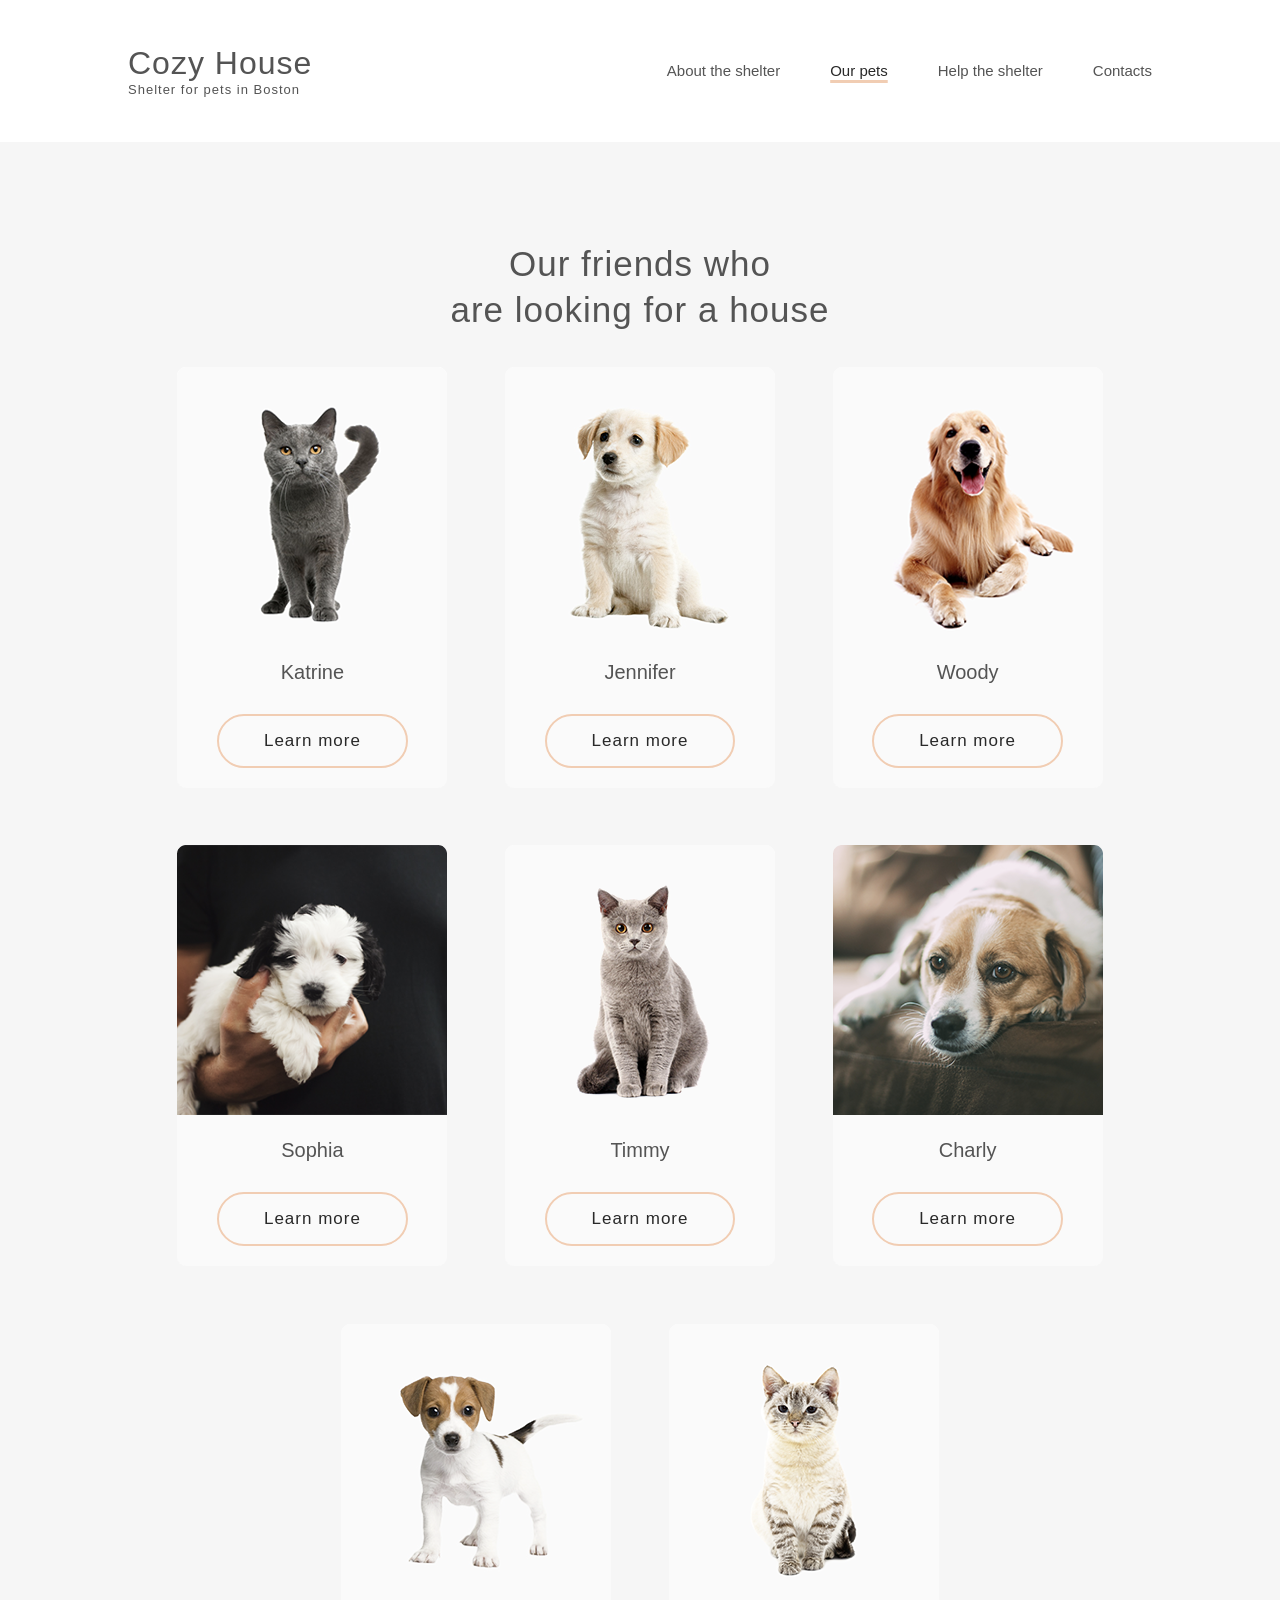
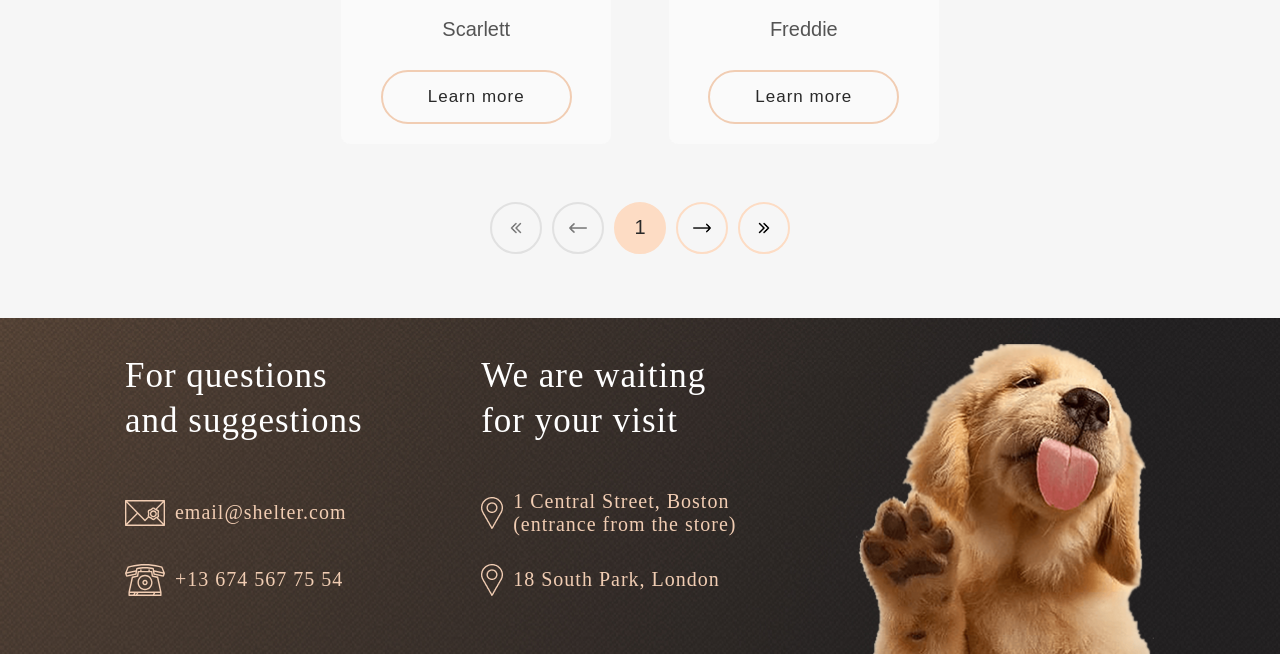
==== shelter/pets.html @ 736763a3 "init: Nastya's project" ====
<!DOCTYPE html>
<html lang="en">

    <head>
        <meta charset="UTF-8">
        <meta name="viewport" content="width=device-width, initial-scale=1.0">
        <title>Our pets</title>
        <link rel="stylesheet" href="styles/style.css">
        <link rel="stylesheet" href="styles/pets.css">
    </head>

    <body>
        <header>
          <div class="wrapper">
            <nav>
              <div class="logo">
                <p class="title">Cozy House</p>
                <p class="subtitle">Shelter for pets in Boston</p>
              </div>
              <div class="menu-list">
                  <input type="checkbox" id="menu-toggle" class="menu-toggle">
                  <label for="menu-toggle" class="menu-icon">
                      <span></span>
                      <span></span>
                      <span></span>
                  </label>
                  <ul class="menu">
                    <li>
                      <a href="index.html">About the shelter</a>
                    </li>
                    <li>
                      <a href="pets.html" class="active">Our pets</a>
                    </li>
                    <li>
                      <a href="">Help the shelter</a>
                    </li>
                    <li>
                      <a href="#contact">Contacts</a>
                    </li>
                </ul>
              </div>
            </nav>
          </div>
        </header>

      <section class="our-pets-section">
        <div class="wrapper">
          <h3>
            Our friends who <br /> are looking for a house
          </h3>
          <div class="pets">
            <div class="pet">
              <img src="images/pets-katrine.png" alt="">
              <p>Katrine</p>
              <a href="" class="btn-learn">Learn more</a>
            </div>
            <div class="pet">
              <img src="images/pets-jennifer.png" alt="">
              <p>Jennifer</p>
              <a href="" class="btn-learn">Learn more</a>
            </div>
            <div class="pet">
              <img src="images/pets-woody.png" alt="">
              <p>Woody</p>
              <a href="" class="btn-learn">Learn more</a>
            </div>
            <div class="pet">
              <img src="images/pets-katrine (1).png" alt="">
              <p>Sophia</p>
              <a href="" class="btn-learn">Learn more</a>
            </div>
            <div class="pet">
              <img src="images/pets-timmy.png" alt="">
              <p>Timmy</p>
              <a href="" class="btn-learn">Learn more</a>
            </div>
            <div class="pet">
              <img src="images/pets-charly.png" alt="">
              <p>Charly</p>
              <a href="" class="btn-learn">Learn more</a>
            </div>
            <div class="pet">
              <img src="images/pets-scarlet.png" alt="">
              <p>Scarlett</p>
              <a href="" class="btn-learn">Learn more</a>
            </div>
            <div class="pet">
              <img src="images/pets-katrine (2).png" alt="">
              <p>Freddie</p>
              <a href="" class="btn-learn">Learn more</a>
            </div>
          </div>
          <div class="pagination">
            <a href="" class="arrow double-left">arrow</a>
            <a href="" class="arrow left">arrow</a>
            <a href="" class="page-number">1</a>
            <a href="" class="arrow right">arrow</a>
            <a href="" class="arrow double-right">arrow</a>
          </div>
        </div>
      </section>

      <footer id="contact">
        <div class="wrapper">
          <div class="footer-content">
            <div class="contacts">
              <h3>
                For questions <br /> and suggestions
              </h3>
              <div class="info">
                <img src="images/icon-email.svg" alt="">
                <h4>email@shelter.com</h4>
              </div>
              <div class="info">
                <img src="images/icon-phone.svg" alt="">
                <h4>+13 674 567 75 54</h4>
              </div>
            </div>
            <div class="locations">
              <h3>
                We are waiting <br /> for your visit
              </h3>
              <div class="info">
                <img src="images/pin.png" alt="">
                <h4>1 Central Street, Boston <br /> (entrance from the store)</h4>
              </div>
              <div class="info">
                <img src="images/pin.png" alt="">
                <h4>18 South Park, London </h4>
              </div>
            </div>
            <div class="image">
              <img src="images/footer-puppy.png" alt="">
            </div>
          </div>
        </div>
      </footer>
    </body>
</html>
---- shelter/styles/style.css ----
*,
*::after,
*::before{
    box-sizing: border-box;
}

header * {
    margin: 0;
}

body {
    margin: 0;
    padding: 0;
    height: 100%;
}

.wrapper{
    max-width: 80%;
    margin: 0 auto;
}

a:hover{
    cursor: pointer;
}

/* nav */

.title{
    font-family: "Georgia", sans-serif;
    font-size: 32px;
    letter-spacing: 1px;
    font-weight: 400;
    white-space: nowrap;
}

.subtitle{
    font-family: "Arial", sans-serif;
    font-size: 13px;
    letter-spacing: 1px;
}

nav ul{
    display: flex;
    align-items: center;
    gap: 50px;
    list-style: none;
    margin: 0;
}

nav ul li a{
    font-family: "Arial", sans-serif;
    font-size: 15px;
    text-decoration: none;
}

nav ul li a.active {
    text-decoration: underline;
    text-decoration-color: #F1CDB3;
    text-decoration-thickness: 3px;
    text-underline-position: under;
}

.menu-list{
    position: relative;
}

.menu-toggle {
    display: none;
}

.menu-icon {
    display: none;
    cursor: pointer;
}

  /*  pets section  */

.pet .btn-learn{
    padding: 15px 45px;
    color: #292929;
    display: inline-block;
    font-size: 17px;
    font-family: "Georgia", sans-serif;
    letter-spacing: 1px;
    text-decoration: none;
    border: 2px solid #F1CDB3;
    border-radius: 100px;
    margin-bottom: 20px;
}

.pet:hover{
    cursor: pointer;
}

.pet .btn-learn:hover{
    background-color: #FDDCC4;
    border: 2px solid #FDDCC4;
}

.arrow:hover{
    background-color: #FDDCC4;
    border: 2px solid #FDDCC4;
}


/* footer */

footer{
    background-image: url(../images/start-screen-gradient-background.jpg);
    background-size: cover;
    background-repeat: no-repeat;
    margin-top: auto; 
    min-height: fit-content;
}

footer .wrapper{
    max-width: 90%;
}

footer .footer-content{
    display: flex;
    flex-wrap: wrap;
    justify-content: space-evenly;
}

footer .footer-content h3{
    color: #FFFFFF;
    font-size: 35px;
    line-height: 45.5px;
    font-weight: 400;
    letter-spacing: 1px;
}

footer .footer-content .info{
    display: flex;
    align-items: center;
    justify-content: start; 
    gap: 10px;
    height: 20%;
}

footer .footer-content .contacts{
    padding-right: 5%;
}

footer .footer-content .locations{
    padding-right: 5%;
}

footer .footer-content h4{
    color: #F1CDB3;
    font-size: 20px;
    line-height: 23px;
    font-weight: 400;
    letter-spacing: 1px;
}

footer .footer-content .image{
    align-self: flex-end;
}

footer .footer-content .image img{
    vertical-align: middle;
    margin-bottom: 0;   
    width: 100%;
    height: auto;
}

@media(min-width: 621px){
    nav ul{
        display: flex;
        align-items: center;
        list-style: none;
        margin: 0;
    }
}
@media(max-width: 620px){

    .menu-toggle:checked ~ .menu {
        display: flex;
        padding: 0;
    }

    .menu-icon span{
        display: block;
        height: 1%;
        width: 100%;
        margin: 40% 0;
    }

    .menu-icon {
        display: block;
        width: 30px;
        height: 30px;
        cursor: pointer;
        position: fixed;
        top: 5%;
        right: 5%;
        z-index: 1100;
    }

    nav ul {
        display: none;
        position: fixed;
        top: 0;
        left: 0;
        width: 100%;
        height: 100%;
        background-color: #292929;
        flex-direction: column;
        justify-content: center;
        align-items: center;
    }

    nav ul li a{
        font-size: 28px;
    }
}
---- shelter/styles/pets.css ----
/*  nav  */

nav{
    display: flex;
    justify-content: space-between;
    align-items: center;
    background: #FFFFFF;
    width: 100%;
    padding-top: 5vh;
    padding-bottom: 5vh;
}

.title{
    color: #545454;
}

.subtitle{
    color: #545454;
}

nav ul li a{
    color: #545454;
}

nav ul li a.active {
    color: #292929;
}

nav ul li a:hover{
    color: #292929;
}


  /* our-pets-section  */

.our-pets-section{
    background: #F6F6F6;
    padding: 5%;
    min-height: 100vh;
    width: 100%;
}

.our-pets-section h3{
    color: #545454;
    font-family: "Georgia", sans-serif;
    font-size: 35px;
    line-height: 45.5px;
    font-weight: 400;
    text-align: center;
    letter-spacing: 1px;
}

.our-pets-section .pets{
    display: flex;
    flex-wrap: wrap;
    justify-content: center;
    gap: 5%
}

.our-pets-section .wrapper{
    max-width: 100%;
}

.our-pets-section .pet{
    background: #FAFAFA;
    border-radius: 9px;
    text-align: center; 
    max-width: 100%;
    margin-bottom: 5%;
}

.our-pets-section .pet img {
    max-width: 100%;
    height: auto;
    object-fit: cover;
}

.our-pets-section .pet p{
    color: #545454;
    font-family: "Georgia", sans-serif;
    font-size: 20px;
    line-height: 22.72px;
    font-weight: 400;
    margin-bottom: 30px;
    text-align: center;
}


.our-pets-section .arrow,
.our-pets-section .pagination .page-number {
    border: 2px solid #FDDCC4;
    border-radius: 100px;
    width: 52px;
    height: 52px;
    cursor: pointer;
    display: flex;
    align-items: center;
    justify-content: center;
    text-decoration: none;
    padding: 15px 15px;
}

.our-pets-section .pagination .page-number{
    color: #292929;
    font-family: "Georgia", sans-serif;
    font-size: 20px;
    line-height: 23px;
    font-weight: 400;
    text-align: center;
}

.our-pets-section .pagination{
    display: flex;
    gap: 10px;
    justify-content: center;
    align-items: center;
}

.our-pets-section .page-number{
    background: #FDDCC4;
}

.our-pets-section .arrow.left{
    content: url(../images/left-arrow.png);
    pointer-events: none;
    border: 2px solid #CDCDCD;
    opacity: 0.5;
}

.our-pets-section .arrow.right{
    content: url(../images/right-arrow.png);
}

.our-pets-section .arrow.double-left{
    content: url(../images/left.png);
    pointer-events: none;
    border: 2px solid #CDCDCD;
    opacity: 0.5;
}

.our-pets-section .arrow.double-right{
    content: url(../images/right.png);
}


@media(max-width: 1000px){

    .our-pets-section .pet:nth-child(n+7) {
        display: none;
    }
}

@media(max-width: 630px){

    .our-pets-section .pet:nth-child(n+4) {
        display: none;
    }
}

@media(max-width: 620px){

    .menu-icon span{
        background-color: #000000;
    }

    nav ul li a{
        color: #CDCDCD;
    }
    
    nav ul li a:hover{
        color: #FAFAFA;
    }
    
    nav ul li a.active {
        color: #FAFAFA;
    }

}
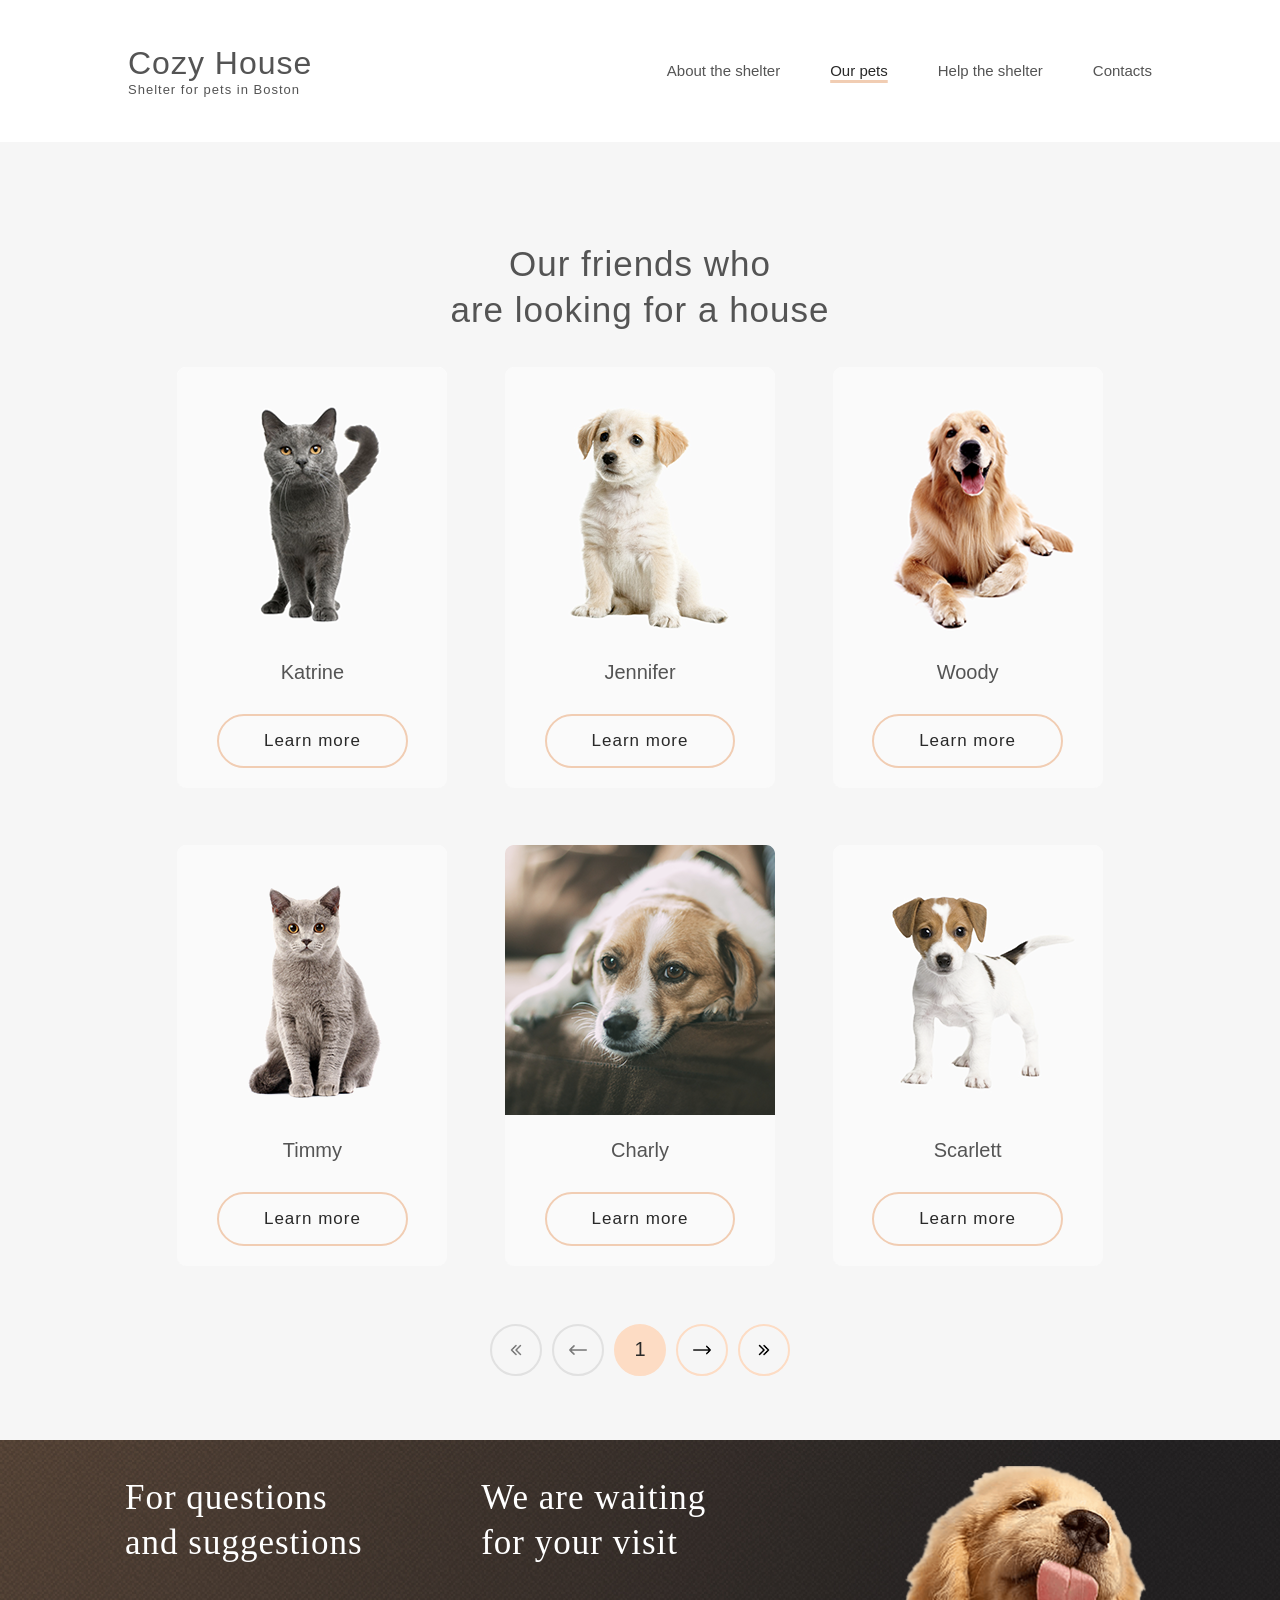
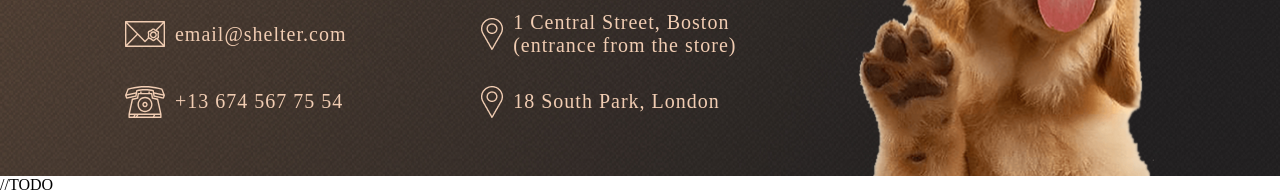
==== commit e16f88fb: "add popup" ====
--- a/shelter/pets.html
+++ b/shelter/pets.html
@@ -49,44 +49,34 @@
             Our friends who <br /> are looking for a house
           </h3>
           <div class="pets">
-            <div class="pet">
+            <div class="pet" id="0" >
               <img src="images/pets-katrine.png" alt="">
               <p>Katrine</p>
               <a href="" class="btn-learn">Learn more</a>
             </div>
-            <div class="pet">
+            <div class="pet" id="1">
               <img src="images/pets-jennifer.png" alt="">
               <p>Jennifer</p>
               <a href="" class="btn-learn">Learn more</a>
             </div>
-            <div class="pet">
+            <div class="pet" id="2">
               <img src="images/pets-woody.png" alt="">
               <p>Woody</p>
               <a href="" class="btn-learn">Learn more</a>
             </div>
-            <div class="pet">
-              <img src="images/pets-katrine (1).png" alt="">
-              <p>Sophia</p>
-              <a href="" class="btn-learn">Learn more</a>
-            </div>
-            <div class="pet">
+            <div class="pet" id="3">
               <img src="images/pets-timmy.png" alt="">
               <p>Timmy</p>
               <a href="" class="btn-learn">Learn more</a>
             </div>
-            <div class="pet">
+            <div class="pet" id="4">
               <img src="images/pets-charly.png" alt="">
               <p>Charly</p>
               <a href="" class="btn-learn">Learn more</a>
             </div>
-            <div class="pet">
+            <div class="pet" id="5">
               <img src="images/pets-scarlet.png" alt="">
               <p>Scarlett</p>
-              <a href="" class="btn-learn">Learn more</a>
-            </div>
-            <div class="pet">
-              <img src="images/pets-katrine (2).png" alt="">
-              <p>Freddie</p>
               <a href="" class="btn-learn">Learn more</a>
             </div>
           </div>
@@ -99,7 +89,14 @@
           </div>
         </div>
       </section>
-
+      <!-- Popup window -->
+      <div class="overflow" id="overflow" style="visibility: hidden; opacity: 0;">
+        <div class="popup__window" id="popupWindow">
+            <button class="close" id="closePopup">✖</button>
+            <div class="popup__info"></div>
+        </div>
+      </div>
+      
       <footer id="contact">
         <div class="wrapper">
           <div class="footer-content">
@@ -135,5 +132,7 @@
           </div>
         </div>
       </footer>
+<script src="./js/index.js" type="module"></script> //TODO
     </body>
+
 </html>
--- a/shelter/styles/style.css
+++ b/shelter/styles/style.css
@@ -4,6 +4,7 @@
 *::before{
     box-sizing: border-box;
 }
+
 
 header * {
     margin: 0;
@@ -218,3 +219,228 @@
     }
 }
 
+/* Основной контейнер попапа */
+.popup__window {
+    display: none;
+    position: fixed;
+    top: calc(50% - 250px);
+    left: calc(50% - 450px);
+    z-index: 18;
+    width: 900px;
+    height: 500px;
+    box-shadow: 0px 2px 35px 14px rgba(13, 13, 13, 0.04);
+    background: #FAFAFA;
+    border-radius: 9px;
+}
+
+/* Кнопка закрытия попапа */
+.popup__window .close {
+    position: absolute;
+    background-image: url("assets/icons/popup.svg");
+    background-repeat: no-repeat;
+    background-position: center;
+    top: -52px;
+    right: -30px;
+    width: 52px;
+    height: 52px;
+    border: 2px solid #F1CDB3;
+    border-radius: 100px;
+}
+
+.popup__window .close:hover {
+    cursor: pointer;
+    border-color: #FDDCC4;
+    background-color: #FDDCC4;
+}
+
+/* Контейнер с контентом попапа */
+.popup__window .popup__info {
+    display: flex;
+    height: 100%;
+}
+
+.popup__window .popup__info img {
+    width: 500px;
+    height: 500px;
+    object-fit: cover;
+}
+
+/* Адаптивные стили для разных разрешений */
+@media (max-width: 1279px) {
+    .popup__window {
+        width: 630px;
+        height: 350px;
+        top: calc(50% - 175px);
+        left: calc(50% - 315px);
+    }
+
+    .popup__window .popup__info img {
+        width: 350px;
+        height: 350px;
+    }
+}
+
+@media (max-width: 767.9px) {
+    .popup__window {
+        width: 240px;
+        height: 342px;
+        top: calc(50% - 171px);
+        left: calc(50% - 120px);
+    }
+
+    /* Скрываем изображение на мобильных устройствах */
+    .popup__window .popup__info img {
+        display: none;
+    }
+
+    .popup__window .popup__info .popup__text {
+        padding: 10px;
+    }
+}
+
+/* Текст и список внутри попапа */
+.popup__window .popup__info .popup__text {
+    height: 100%;
+    padding-top: 50px;
+    padding-left: 30px;
+    padding-right: 20px;
+}
+
+@media (max-width: 1279px) {
+    .popup__window .popup__info .popup__text {
+        overflow-y: scroll;
+        padding-top: 10px;
+        padding-left: 10px;
+        padding-right: 10px;
+    }
+}
+
+.popup__window .popup__info .popup__text .popup__heading {
+    font-family: "Georgia", Times, sans;
+    font-weight: 400;
+    font-size: 3.5rem;
+    line-height: 4.5rem;
+    letter-spacing: 0.06em;
+    margin-bottom: 20px;
+}
+
+@media (max-width: 767.9px) {
+    .popup__window .popup__info .popup__text .popup__heading {
+        text-align: center;
+    }
+}
+
+.popup__window .popup__info .popup__text .popup__subheading {
+    font-family: "Georgia", Times, sans;
+    font-weight: 400;
+    font-size: 2rem;
+    line-height: 2.3rem;
+    letter-spacing: 0.06em;
+}
+
+@media (max-width: 767.9px) {
+    .popup__window .popup__info .popup__text .popup__subheading {
+        text-align: center;
+    }
+}
+
+.popup__window .popup__info .popup__text p {
+    font-family: "Georgia", Times, sans;
+    font-weight: 400;
+    font-size: 1.5rem;
+    line-height: 1.7rem;
+    letter-spacing: 0.06em;
+    margin-top: 40px;
+    margin-bottom: 40px;
+}
+
+@media (max-width: 1279px) {
+    .popup__window .popup__info .popup__text p {
+        margin-top: 20px;
+        margin-bottom: 20px;
+        font-size: 1.3rem;
+        line-height: 1.4rem;
+    }
+}
+
+@media (max-width: 767.9px) {
+    .popup__window .popup__info .popup__text p {
+        text-align: justify;
+        margin-bottom: 24px;
+    }
+}
+
+/* Стили для списка */
+.popup__window .popup__info .popup__text li {
+    font-family: "Georgia", Times, sans;
+    font-size: 1.5rem;
+    line-height: 1.65rem;
+    letter-spacing: 0.06em;
+    padding-left: 14px;
+    margin-bottom: 12px;
+    position: relative;
+}
+
+@media (max-width: 767.9px) {
+    .popup__window .popup__info .popup__text li {
+        margin-bottom: 5px;
+    }
+}
+
+.popup__window .popup__info .popup__text li:after {
+    content: url("assets/icons/dot.svg");
+    position: absolute;
+    top: -3px;
+    left: 0;
+}
+
+.popup__window .popup__info .popup__text li span {
+    font-weight: 700;
+}
+
+/* Стиль для заголовков и текста попапа */
+.popup__title,
+.popup__subtitle,
+.popup__description,
+.popup__list-item-title,
+.popup__list-item-text {
+    color: var(--color-black);
+    margin: 0;
+}
+
+.popup__title {
+    margin-bottom: 10px;
+}
+
+.popup__subtitle {
+    font-size: 20px;
+    line-height: 23px;
+}
+
+.popup__description {
+    font-size: 15px;
+    line-height: 17px;
+    letter-spacing: 0.06em;
+    margin: 40px 0;
+}
+
+.popup__list {
+    display: flex;
+    flex-direction: column;
+    gap: 10px;
+    margin: 0;
+    padding-left: 14px;
+}
+
+.popup__list-item-title {
+    font-weight: 700;
+    display: inline-block;
+}
+
+.popup__list-item-text {
+    display: inline-block;
+}
+
+.popup__list li::marker {
+    color: var(--color-primary);
+}
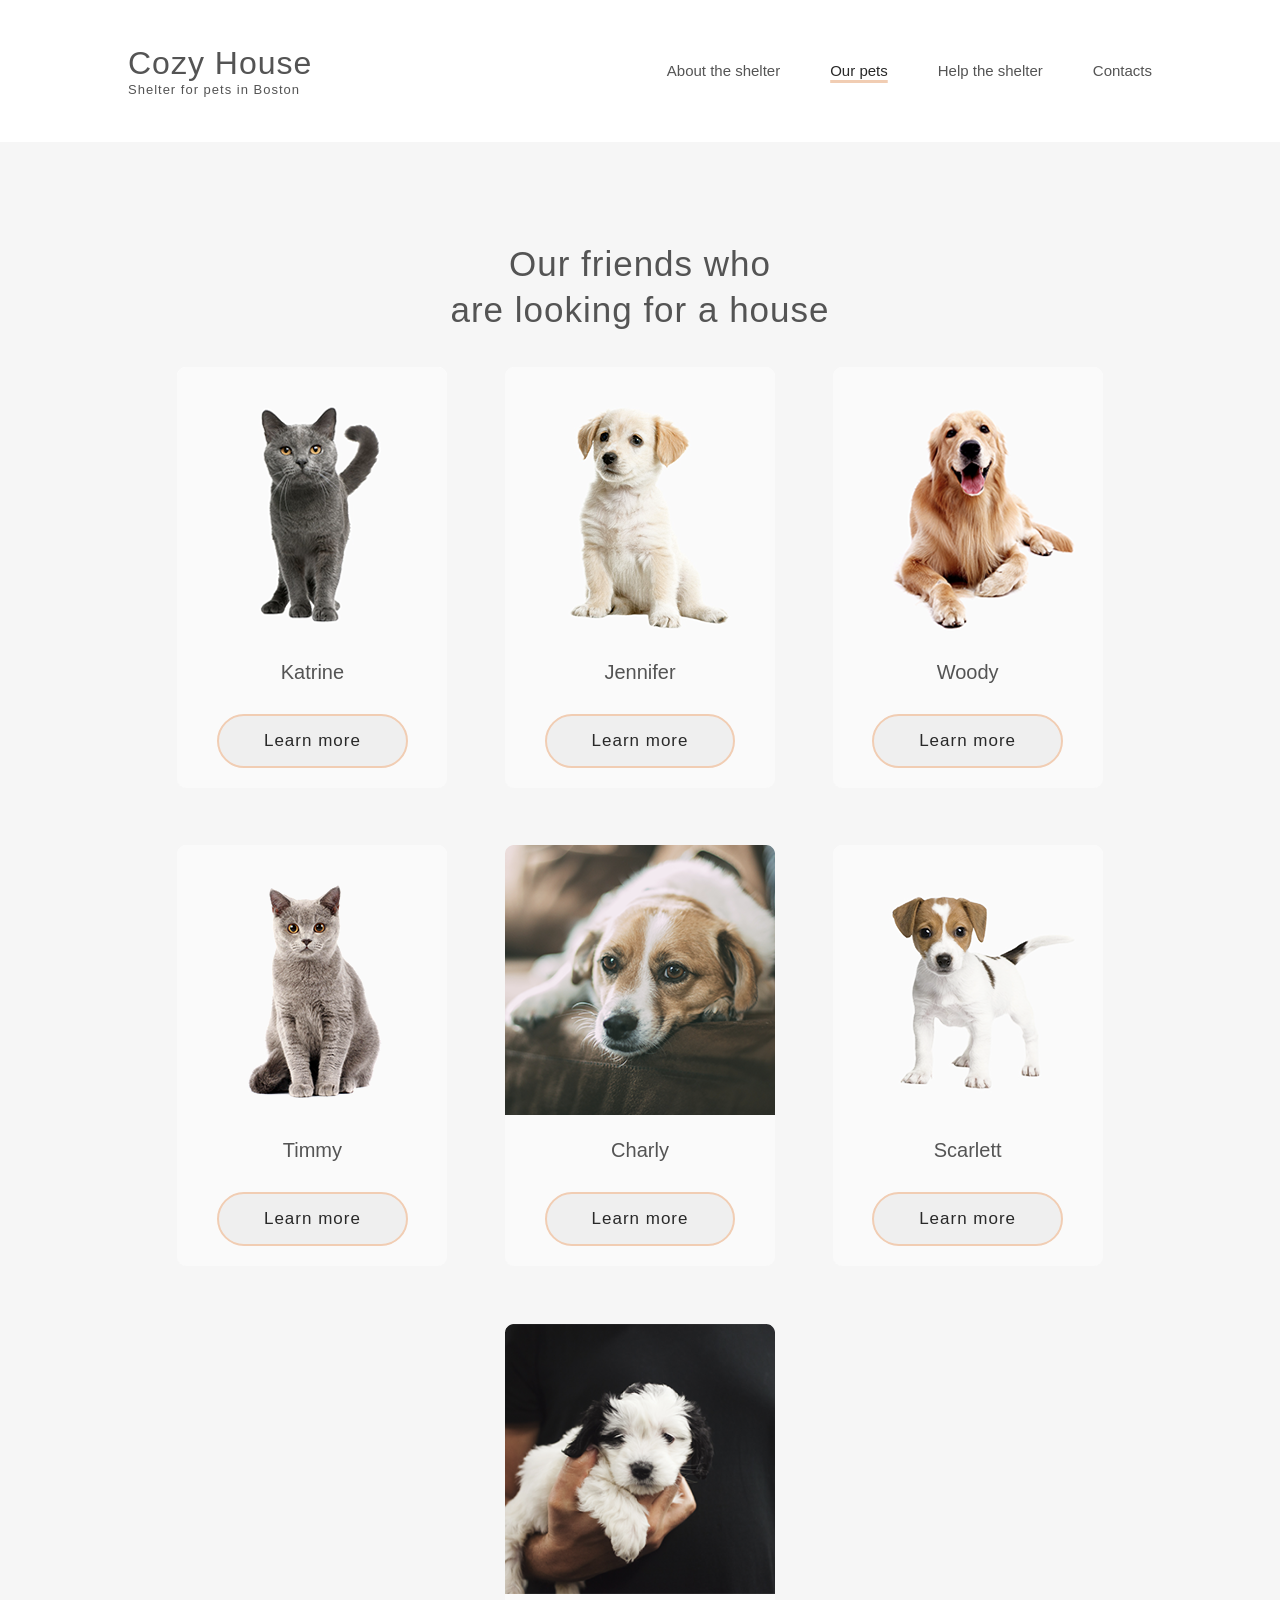
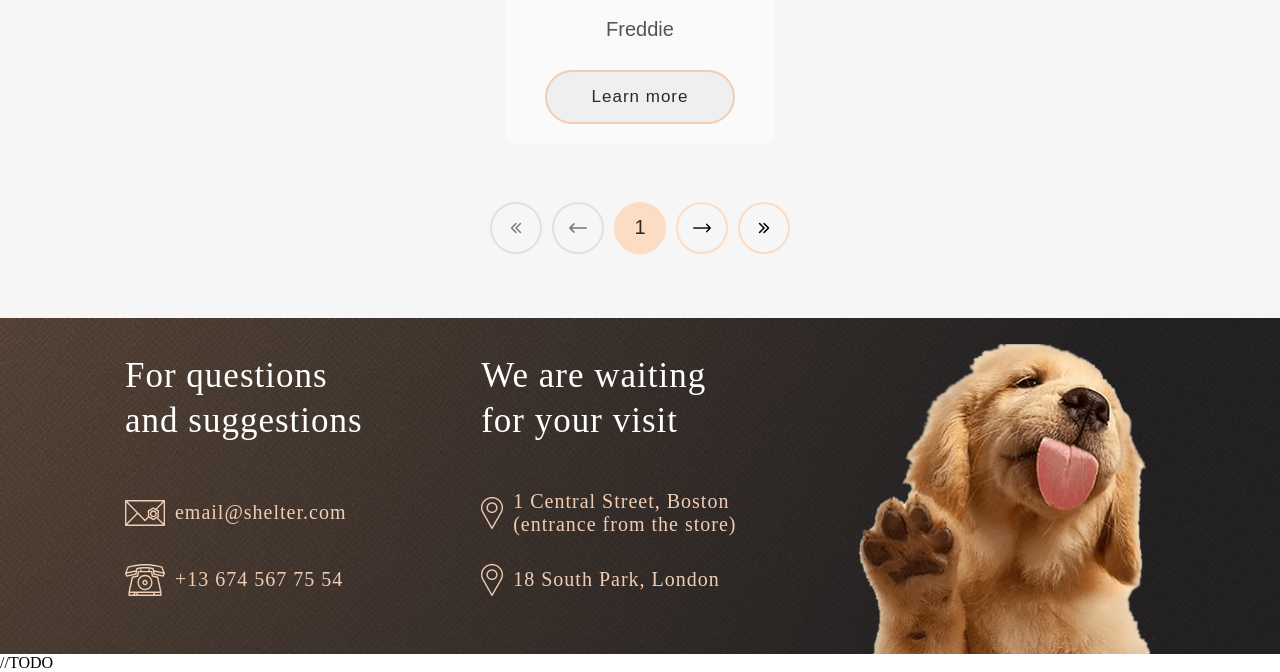
==== commit 5f1a3edc: "Add dmc, refactoring" ====
--- a/shelter/pets.html
+++ b/shelter/pets.html
@@ -48,37 +48,7 @@
           <h3>
             Our friends who <br /> are looking for a house
           </h3>
-          <div class="pets">
-            <div class="pet" id="0" >
-              <img src="images/pets-katrine.png" alt="">
-              <p>Katrine</p>
-              <a href="" class="btn-learn">Learn more</a>
-            </div>
-            <div class="pet" id="1">
-              <img src="images/pets-jennifer.png" alt="">
-              <p>Jennifer</p>
-              <a href="" class="btn-learn">Learn more</a>
-            </div>
-            <div class="pet" id="2">
-              <img src="images/pets-woody.png" alt="">
-              <p>Woody</p>
-              <a href="" class="btn-learn">Learn more</a>
-            </div>
-            <div class="pet" id="3">
-              <img src="images/pets-timmy.png" alt="">
-              <p>Timmy</p>
-              <a href="" class="btn-learn">Learn more</a>
-            </div>
-            <div class="pet" id="4">
-              <img src="images/pets-charly.png" alt="">
-              <p>Charly</p>
-              <a href="" class="btn-learn">Learn more</a>
-            </div>
-            <div class="pet" id="5">
-              <img src="images/pets-scarlet.png" alt="">
-              <p>Scarlett</p>
-              <a href="" class="btn-learn">Learn more</a>
-            </div>
+          <div class="pets" id="pets-c">
           </div>
           <div class="pagination">
             <a href="" class="arrow double-left">arrow</a>
@@ -132,7 +102,7 @@
           </div>
         </div>
       </footer>
-<script src="./js/index.js" type="module"></script> //TODO
+<script src="./js/pets.js" type="module"></script> //TODO
     </body>
 
 </html>
--- a/shelter/styles/pets.css
+++ b/shelter/styles/pets.css
@@ -176,3 +176,5 @@
     }
 
 }
+
+
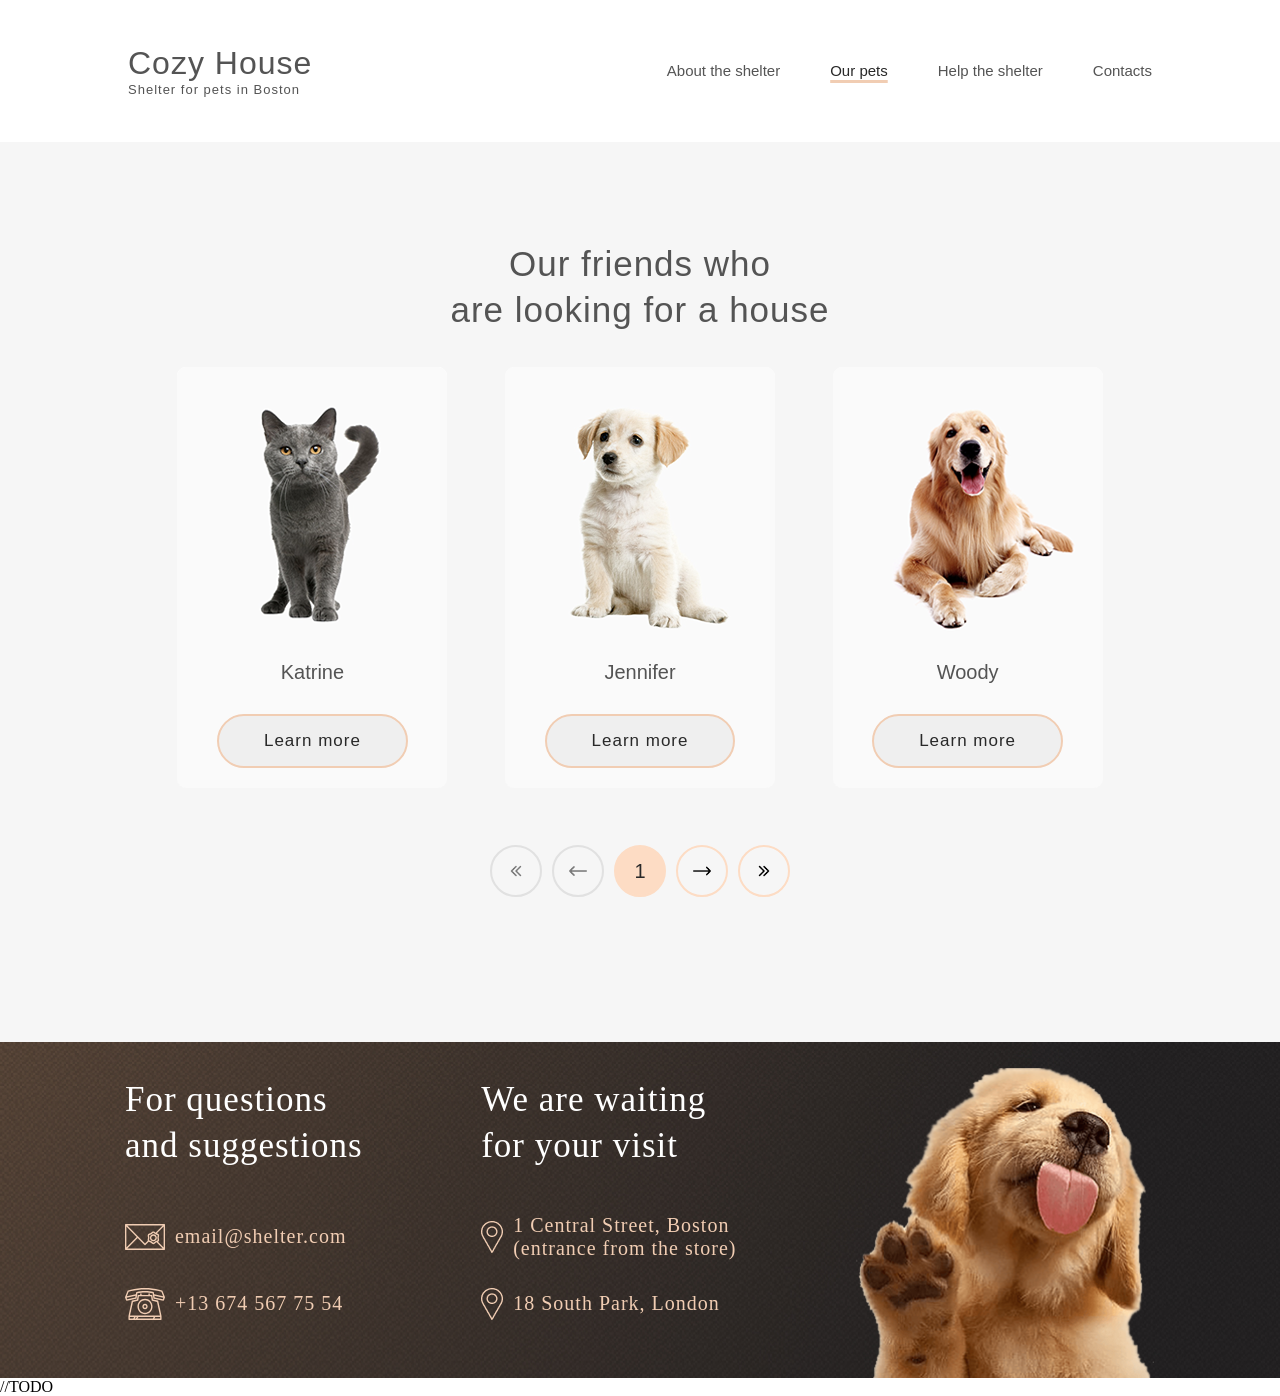
==== commit 4315028c: "Add pagination" ====
--- a/shelter/pets.html
+++ b/shelter/pets.html
@@ -50,14 +50,14 @@
           </h3>
           <div class="pets" id="pets-c">
           </div>
-          <div class="pagination">
-            <a href="" class="arrow double-left">arrow</a>
-            <a href="" class="arrow left">arrow</a>
-            <a href="" class="page-number">1</a>
-            <a href="" class="arrow right">arrow</a>
-            <a href="" class="arrow double-right">arrow</a>
+          <div class="pagination" id="pagination-container">
+            <a href="#" class="arrow double-left" id="double-left">««</a>
+            <a href="#" class="arrow left" id="left">«</a>
+            <a href="#" class="page-number" id="page-number">1</a>
+            <a href="#" class="arrow right" id="right">»</a>
+            <a href="#" class="arrow double-right" id="double-right">»»</a>
           </div>
-        </div>
+          </div>
       </section>
       <!-- Popup window -->
       <div class="overflow" id="overflow" style="visibility: hidden; opacity: 0;">
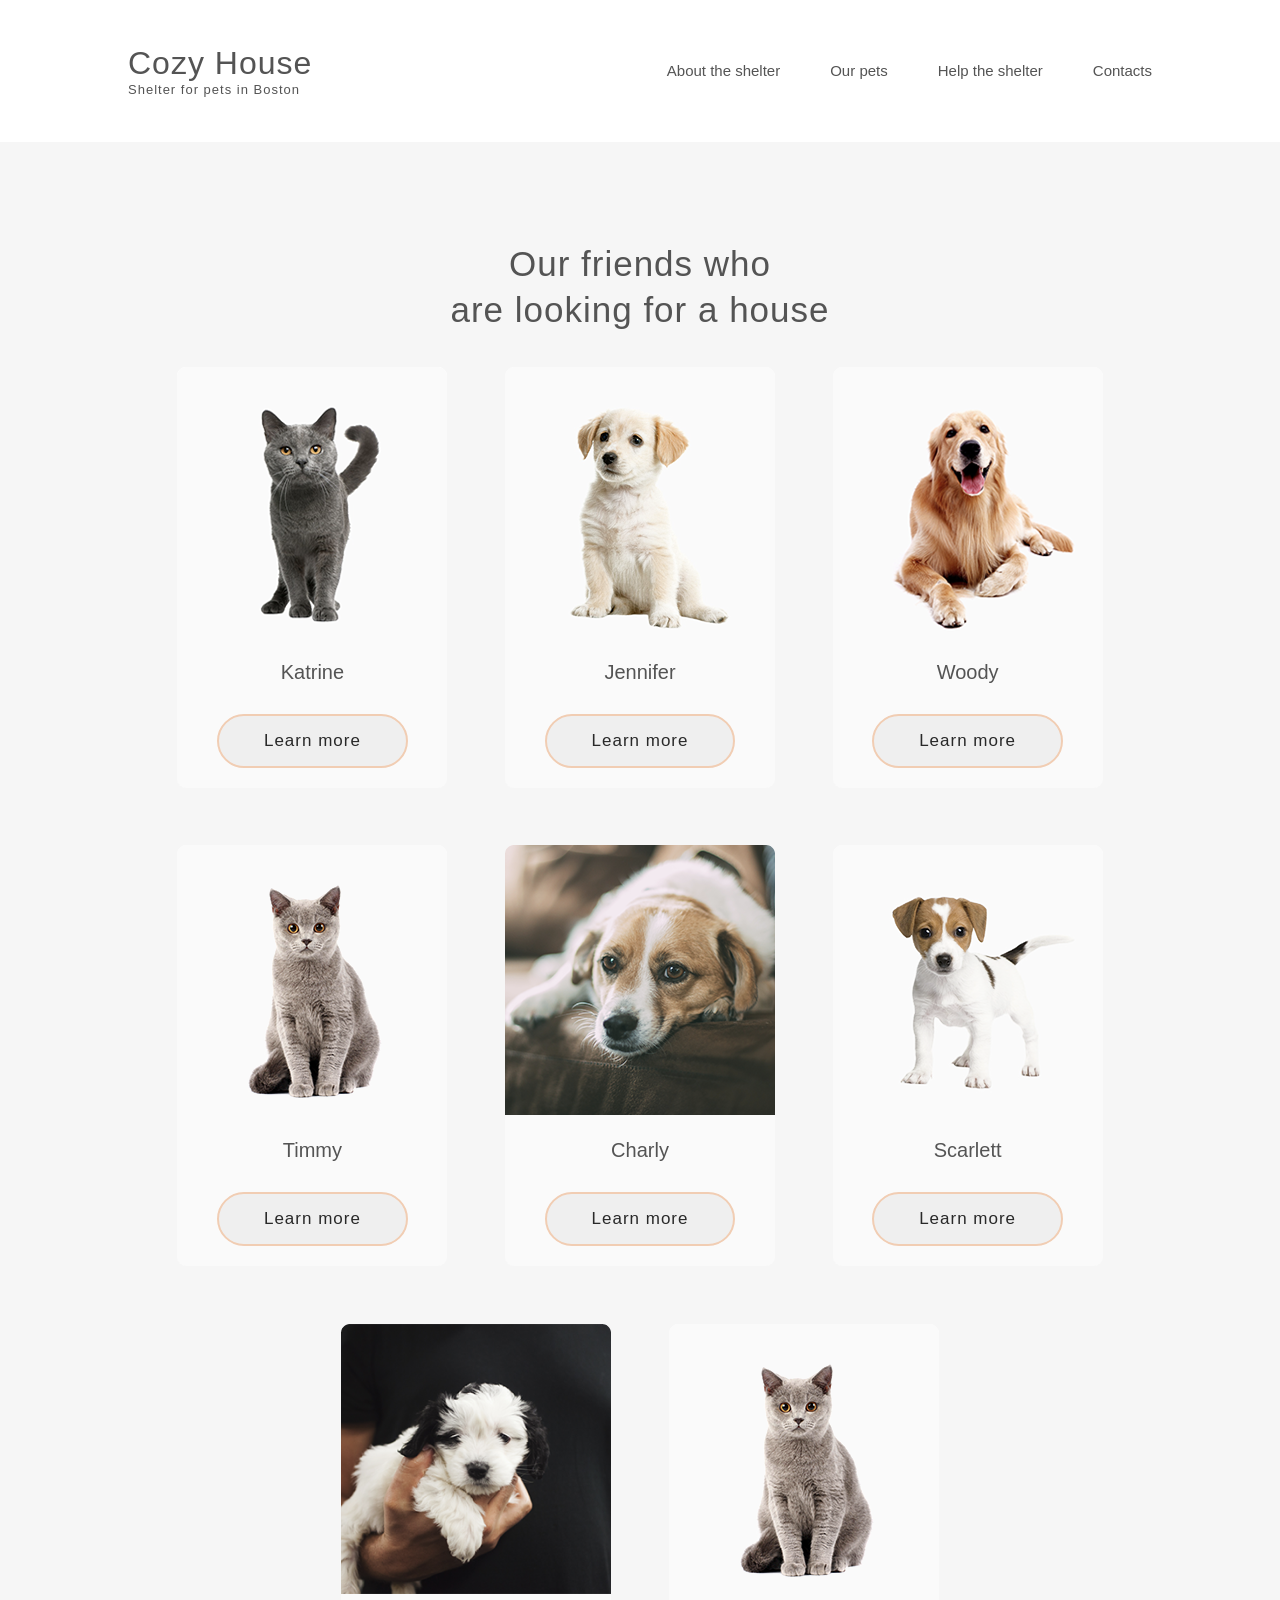
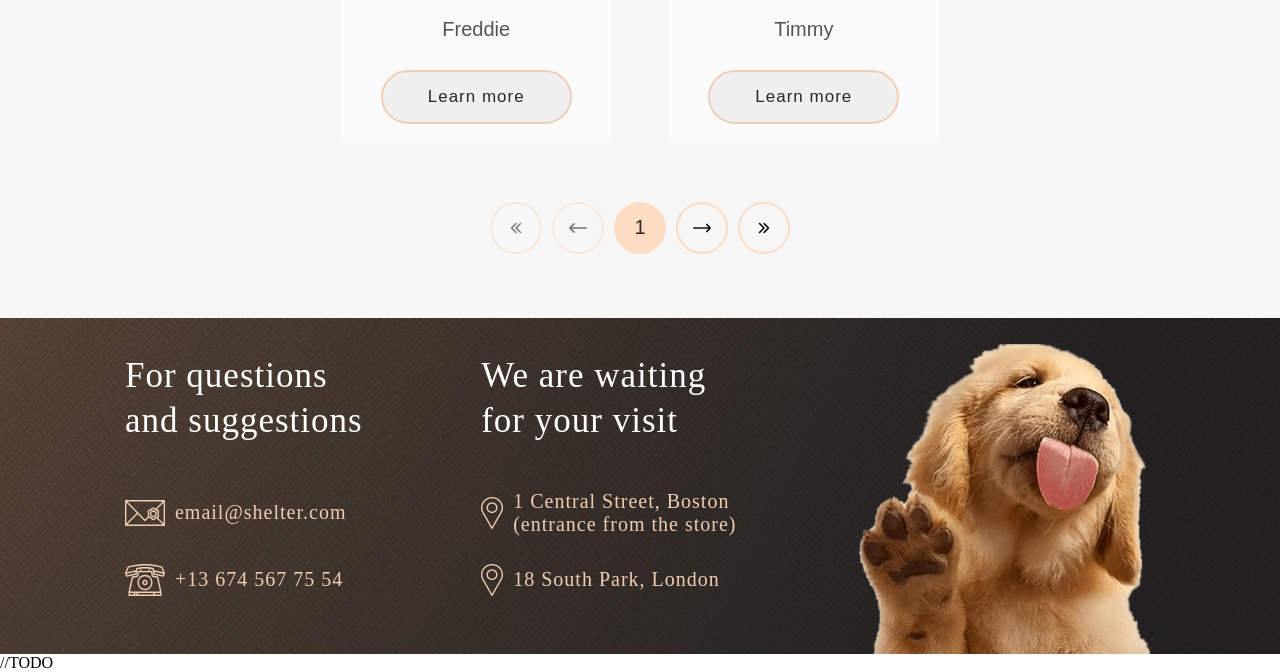
==== commit 6ab9b662: "fix menu" ====
--- a/shelter/pets.html
+++ b/shelter/pets.html
@@ -14,32 +14,34 @@
           <div class="wrapper">
             <nav>
               <div class="logo">
-                <p class="title">Cozy House</p>
-                <p class="subtitle">Shelter for pets in Boston</p>
+                  <p class="title">Cozy House</p>
+                  <p class="subtitle">Shelter for pets in Boston</p>
               </div>
               <div class="menu-list">
-                  <input type="checkbox" id="menu-toggle" class="menu-toggle">
+                  <input type="checkbox" id="menu-toggle" class="menu-toggle" hidden>
                   <label for="menu-toggle" class="menu-icon">
                       <span></span>
                       <span></span>
                       <span></span>
                   </label>
+
                   <ul class="menu">
-                    <li>
-                      <a href="index.html">About the shelter</a>
-                    </li>
-                    <li>
-                      <a href="pets.html" class="active">Our pets</a>
-                    </li>
-                    <li>
-                      <a href="">Help the shelter</a>
-                    </li>
-                    <li>
-                      <a href="#contact">Contacts</a>
-                    </li>
-                </ul>
+                      <li class="menu__item">
+                          <a class="menu__link " href="index.html">About the shelter</a>
+                      </li>
+                      <li class="menu__item">
+                          <a class="menu__link menu__link_active" href="#pets">Our pets</a>
+                      </li>
+                      <li class="menu__item">
+                          <a class="menu__link" href="#help">Help the shelter</a>
+                      </li>
+                      <li class="menu__item">
+                          <a class="menu__link" href="#footer">Contacts</a>
+                      </li>
+                  </ul>
+                  <div class="overlay"></div>
               </div>
-            </nav>
+          </nav>
           </div>
         </header>
 
--- a/shelter/styles/style.css
+++ b/shelter/styles/style.css
@@ -26,8 +26,7 @@
 }
 
 /* nav */
-
-.title{
+.title {
     font-family: "Georgia", sans-serif;
     font-size: 32px;
     letter-spacing: 1px;
@@ -35,45 +34,49 @@
     white-space: nowrap;
 }
 
-.subtitle{
+.subtitle {
     font-family: "Arial", sans-serif;
     font-size: 13px;
     letter-spacing: 1px;
 }
 
-nav ul{
+nav ul {
     display: flex;
     align-items: center;
     gap: 50px;
     list-style: none;
     margin: 0;
-}
-
-nav ul li a{
-    font-family: "Arial", sans-serif;
-    font-size: 15px;
-    text-decoration: none;
-}
-
-nav ul li a.active {
-    text-decoration: underline;
-    text-decoration-color: #F1CDB3;
-    text-decoration-thickness: 3px;
-    text-underline-position: under;
-}
-
-.menu-list{
+    left: 50%;
+}
+
+    nav ul li a {
+        font-family: "Arial", sans-serif;
+        font-size: 15px;
+        text-decoration: none;
+    }
+
+        nav ul li a.active {
+            text-decoration: underline;
+            text-decoration-color: #F1CDB3;
+            text-decoration-thickness: 3px;
+            text-underline-position: under;
+        }
+
+.menu-list {
     position: relative;
 }
 
 .menu-toggle {
-    display: none;
+    display: none; 
 }
 
 .menu-icon {
-    display: none;
+    display: none; 
     cursor: pointer;
 }
+
+
+
 
   /*  pets section  */
 
@@ -176,18 +179,55 @@
         margin: 0;
     }
 }
-@media(max-width: 620px){
+@media (max-width: 620px) {
+    .menu {
+        position: fixed;
+        top: 0;
+        right: 0; /* Изначально меню за пределами экрана */
+        width: 100%;
+        height: 100%;
+        background-color: #292929;
+        transition: transform 0.3s ease-in-out;
+        transform: translateX(100%);
+        z-index: 1000;
+        align-items:flex-start; 
+    }
+
+    .menu.open {
+        transform: translateX(0);
+        width: 80%;    
+    }
+
+    .overlay {
+        position: fixed;
+        top: 0;
+        left: 0;
+        width: 100%;
+        height: 100%;
+        background-color: rgba(0, 0, 0, 0.5);
+        opacity: 0;
+        visibility: hidden;
+        transition: opacity 0.3s ease-in-out, visibility 0.3s ease-in-out;
+        z-index: 999;
+    }
+
+    .overlay_show {
+        opacity: 1;
+        visibility: visible;
+    }
 
     .menu-toggle:checked ~ .menu {
         display: flex;
         padding: 0;
     }
 
-    .menu-icon span{
+    .menu-icon span {
         display: block;
         height: 1%;
         width: 100%;
         margin: 40% 0;
+        border-radius: 2px;
+        transition: transform 0.3s ease-in-out, opacity 0.3s ease-in-out;
     }
 
     .menu-icon {
@@ -199,13 +239,18 @@
         top: 5%;
         right: 5%;
         z-index: 1100;
+        transition: transform 0.3s ease-in-out;
+    }
+
+    .menu-icon_open {
+        transform: rotate(90deg);
     }
 
     nav ul {
-        display: none;
+        display: flex;
         position: fixed;
         top: 0;
-        left: 0;
+        left: 50%;
         width: 100%;
         height: 100%;
         background-color: #292929;
@@ -214,12 +259,13 @@
         align-items: center;
     }
 
-    nav ul li a{
-        font-size: 28px;
-    }
-}
-
-/* Основной контейнер попапа */
+    nav ul li a {
+        font-size: 21px;
+        padding: 1px;
+    }
+}
+
+
 .popup__window {
     display: none;
     position: fixed;
@@ -233,7 +279,6 @@
     border-radius: 9px;
 }
 
-/* Кнопка закрытия попапа */
 .popup__window .close {
     position: absolute;
     background-image: url("assets/icons/popup.svg");
@@ -253,7 +298,6 @@
     background-color: #FDDCC4;
 }
 
-/* Контейнер с контентом попапа */
 .popup__window .popup__info {
     display: flex;
     height: 100%;
@@ -265,7 +309,6 @@
     object-fit: cover;
 }
 
-/* Адаптивные стили для разных разрешений */
 @media (max-width: 1279px) {
     .popup__window {
         width: 630px;
@@ -288,7 +331,6 @@
         left: calc(50% - 120px);
     }
 
-    /* Скрываем изображение на мобильных устройствах */
     .popup__window .popup__info img {
         display: none;
     }
@@ -298,7 +340,6 @@
     }
 }
 
-/* Текст и список внутри попапа */
 .popup__window .popup__info .popup__text {
     height: 100%;
     padding-top: 50px;
@@ -370,7 +411,7 @@
     }
 }
 
-/* Стили для списка */
+
 .popup__window .popup__info .popup__text li {
     font-family: "Georgia", Times, sans;
     font-size: 1.5rem;
--- a/shelter/styles/pets.css
+++ b/shelter/styles/pets.css
@@ -122,9 +122,6 @@
 
 .our-pets-section .arrow.left{
     content: url(../images/left-arrow.png);
-    pointer-events: none;
-    border: 2px solid #CDCDCD;
-    opacity: 0.5;
 }
 
 .our-pets-section .arrow.right{
@@ -133,13 +130,14 @@
 
 .our-pets-section .arrow.double-left{
     content: url(../images/left.png);
-    pointer-events: none;
-    border: 2px solid #CDCDCD;
-    opacity: 0.5;
 }
 
 .our-pets-section .arrow.double-right{
     content: url(../images/right.png);
+}
+.disabled {
+    pointer-events: none;
+    opacity: 0.5;
 }
 
 
